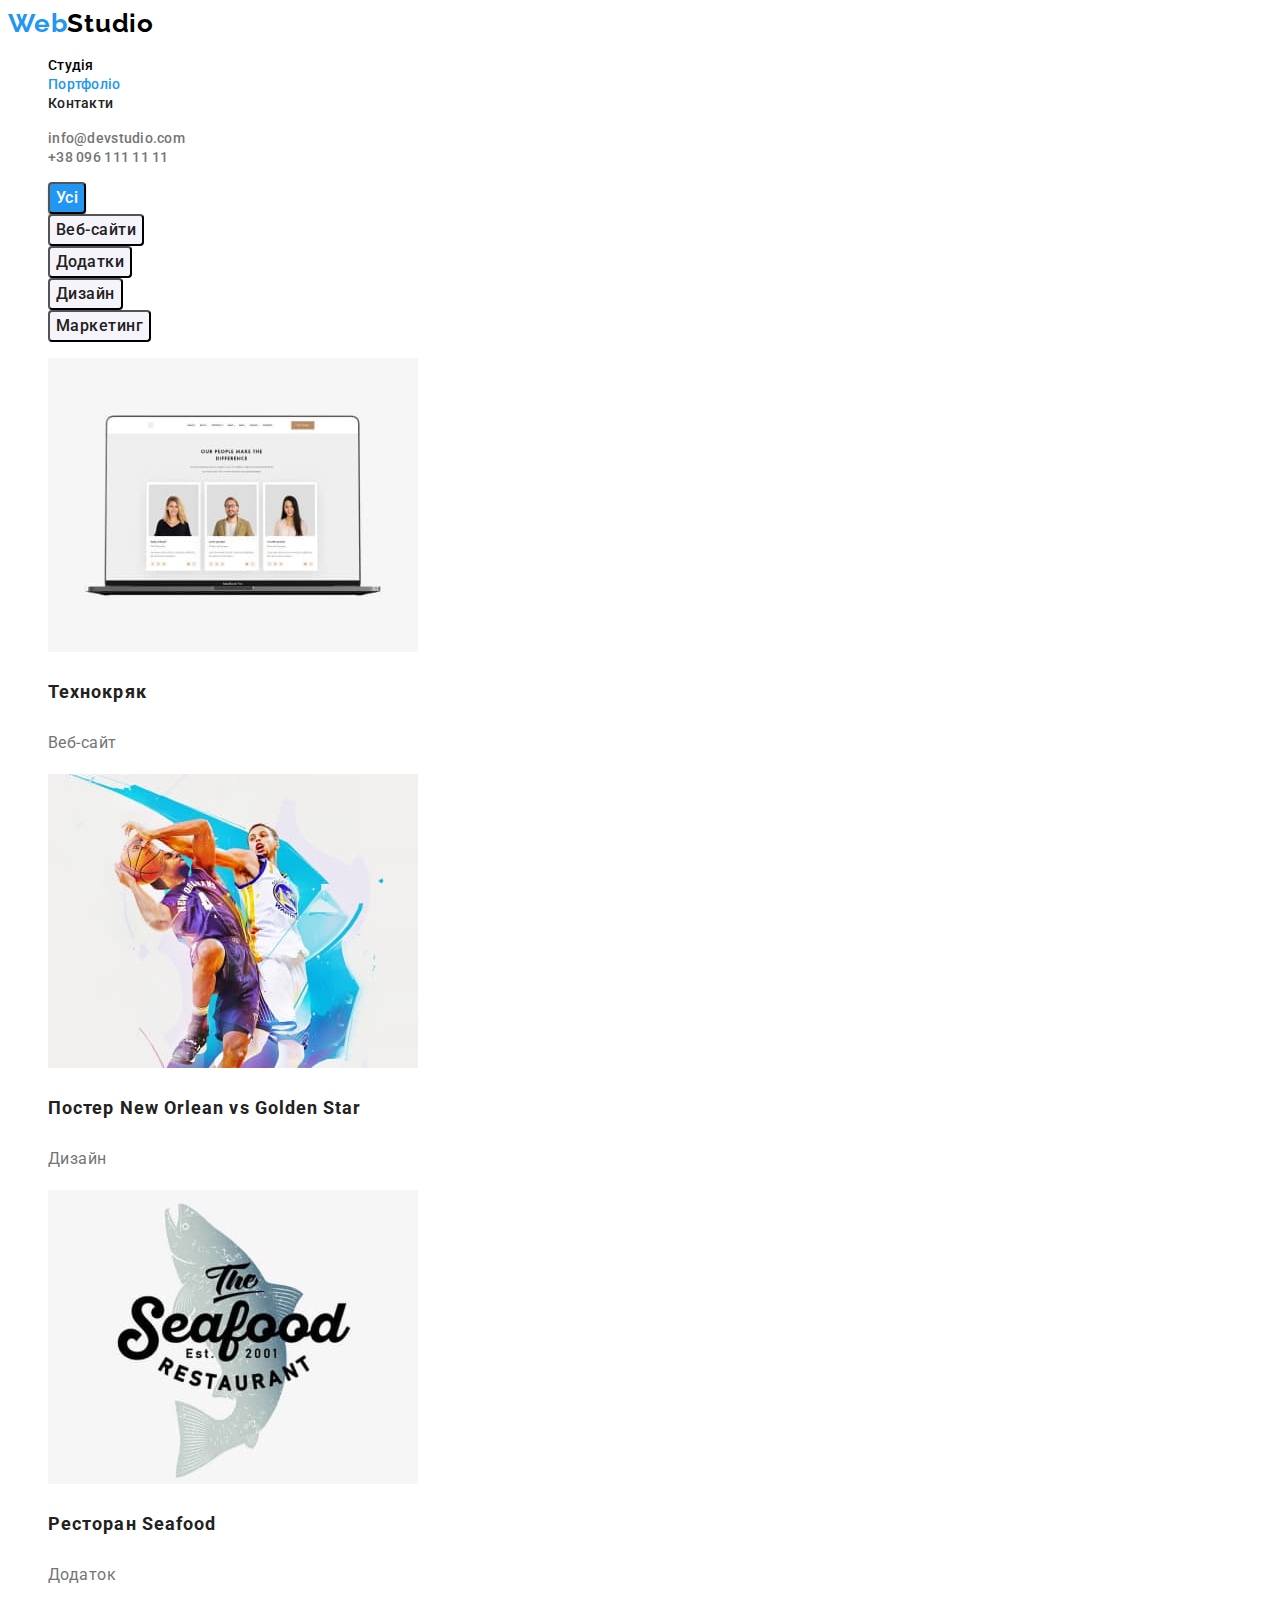
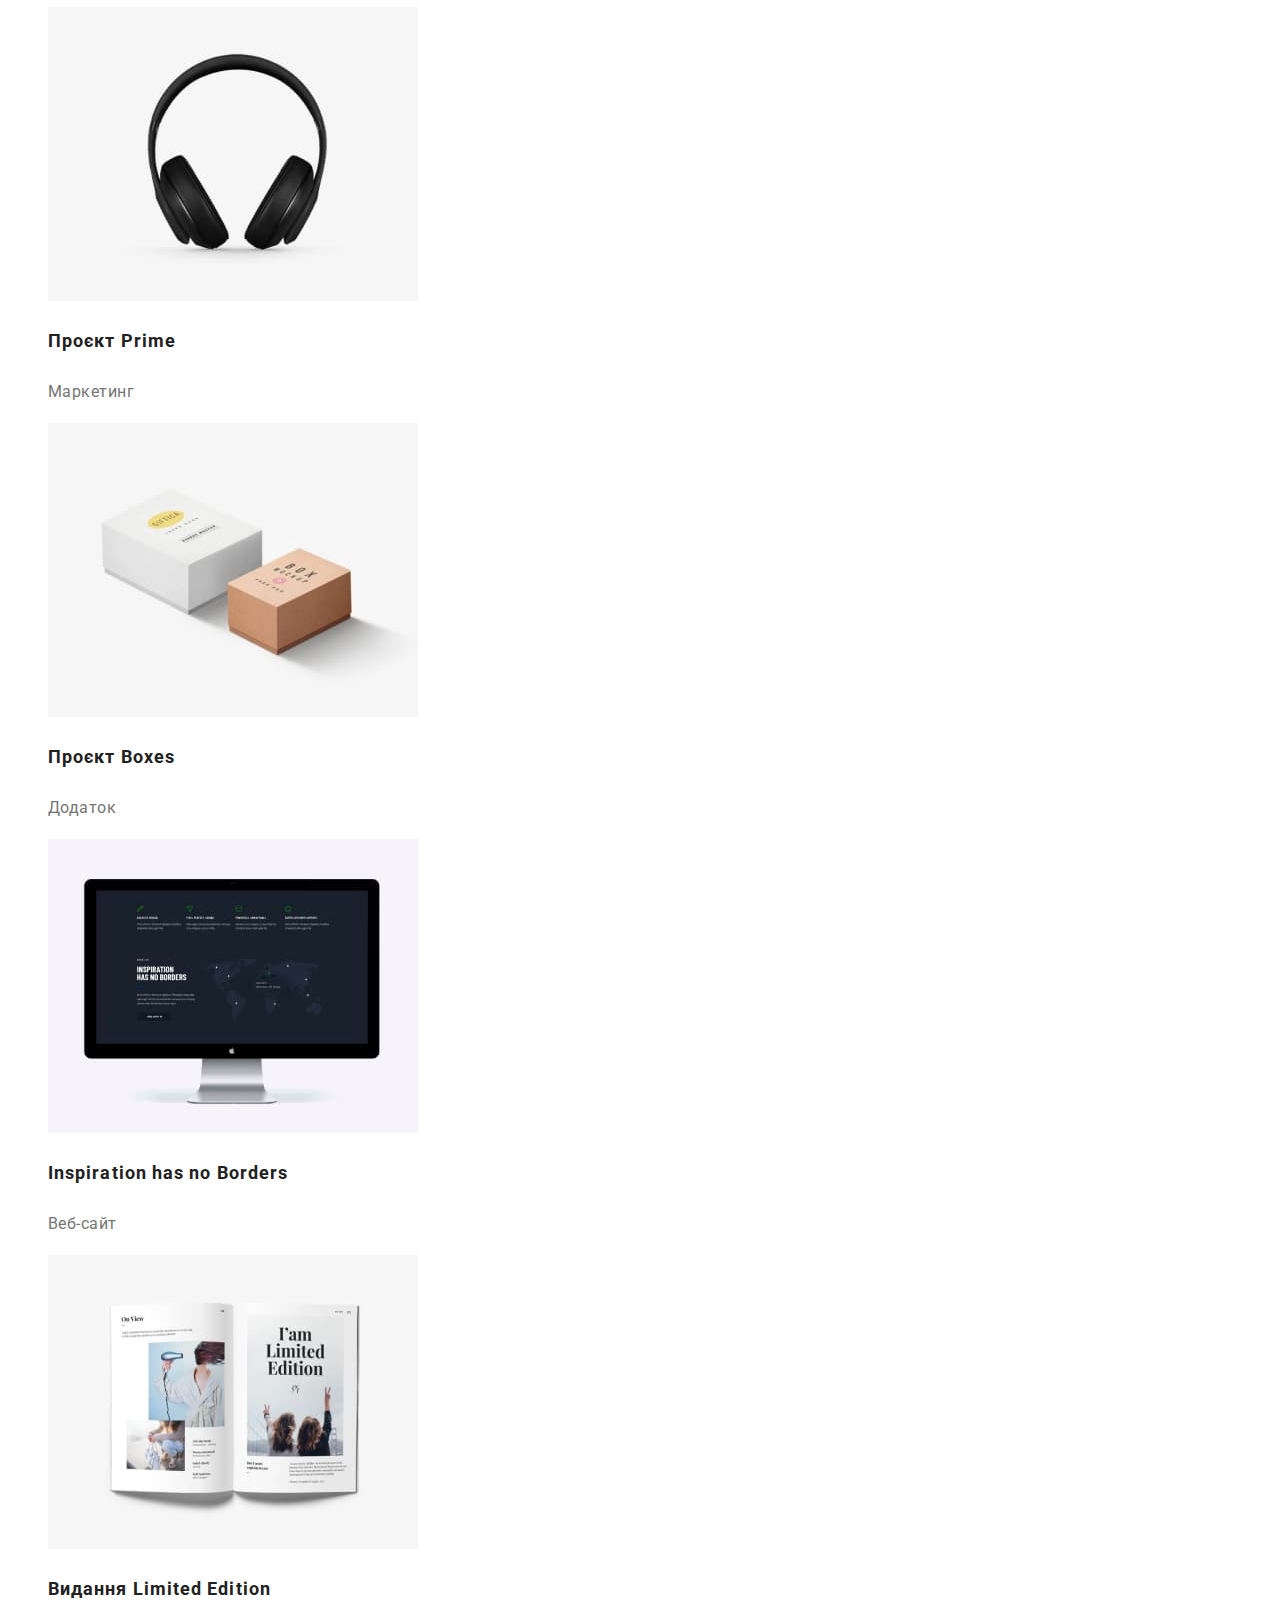
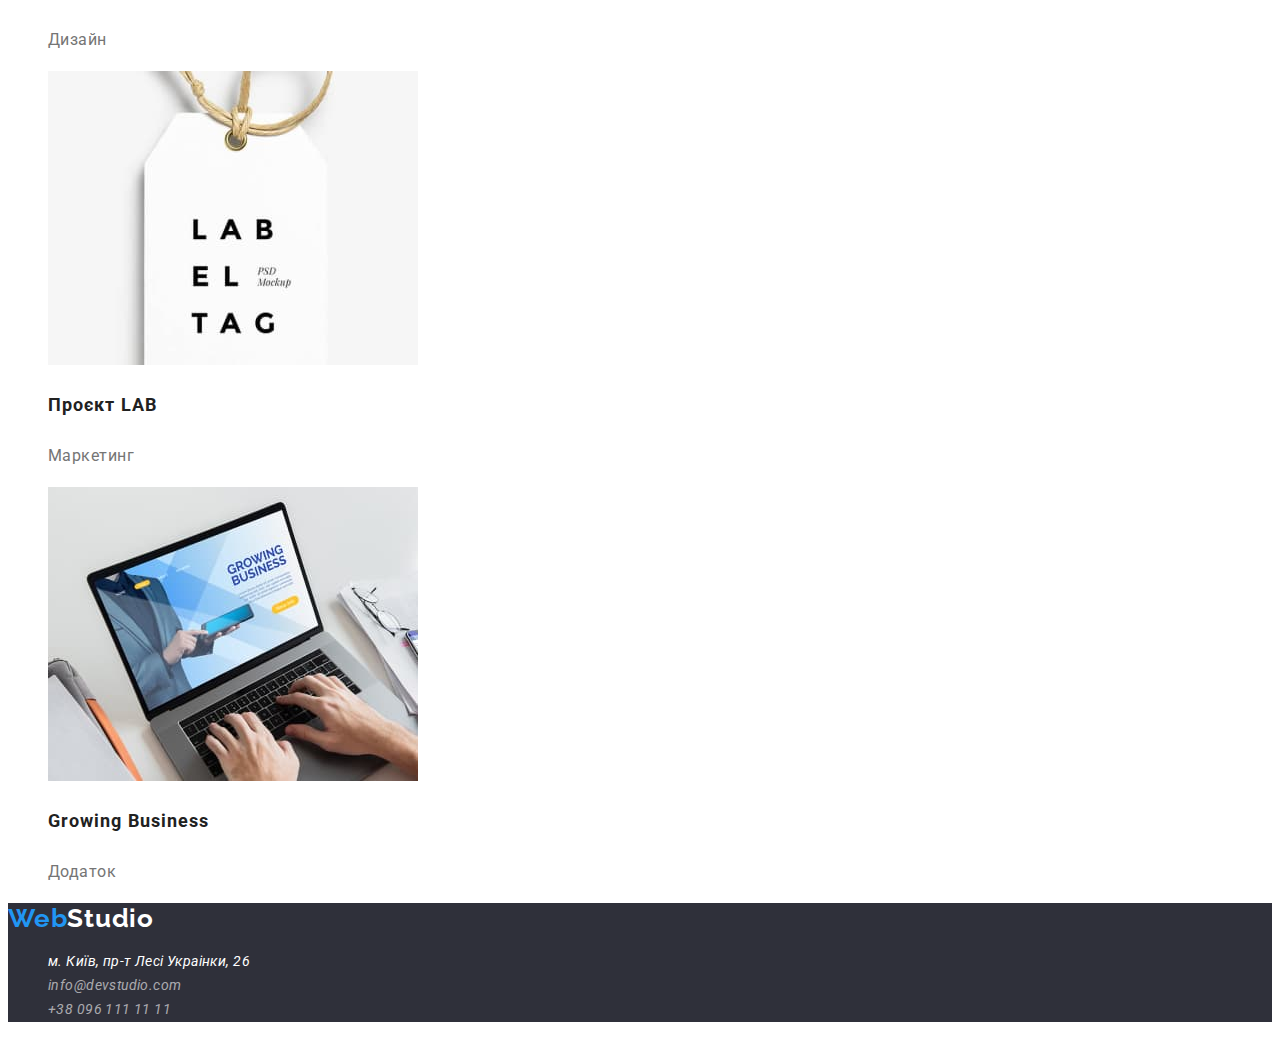
==== portfolio.html @ 067d9cd6 "update" ====
<!DOCTYPE html>
<html lang="uk">
  <head>
    <meta charset="UTF-8" />
    <meta http-equiv="X-UA-Compatible" content="IE=edge" />
    <meta name="viewport" content="width=device-width, initial-scale=1.0" />
    <title>WebStudio</title>
    <link rel="stylesheet" href="./css/styles.css" />
    <link rel="preconnect" href="https://fonts.googleapis.com" />
    <link rel="preconnect" href="https://fonts.gstatic.com" crossorigin />
    <link rel="preconnect" href="https://fonts.googleapis.com" />
    <link rel="preconnect" href="https://fonts.gstatic.com" crossorigin />
    <link
      href="https://fonts.googleapis.com/css2?family=Raleway:wght@700&family=Roboto:wght@400;500;700;900&display=swap"
      rel="stylesheet"
    />
  </head>
  <body class="main">
    <header>
      <nav>
        <a href="./index.html" lang="en" class="title">Web<span class="logo">Studio</span></a>
        <ul>
          <li>
            <a href="./index.html" class="first_link_black">Студія</a>
          </li>
          <li>
            <a href="portfolio.html" class="second_link_blue">Портфоліо</a>
          </li>
          <li>
            <a href="#" class="third_link">Контакти</a>
          </li>
        </ul>
      </nav>
      <ul>
        <li>
          <a href="mailto:info@devstudio.com" lang="en" class="fourth_link">info@devstudio.com</a>
        </li>
        <li>
          <a href="tel:+380961111111" class="fifth_link">+38 096 111 11 11</a>
        </li>
      </ul>
    </header>
    <main>
      <section>
        <h1 class="visually-hidden">Фільтри</h1>
        <ul>
          <li><button type="button" class="button_all">Усі</button></li>
          <li><button type="button" class="button_websites">Веб-сайти</button></li>
          <li><button type="button" class="button_app">Додатки</button></li>
          <li><button type="button" class="button_design">Дизайн</button></li>
          <li><button type="button" class="button_marketing">Маркетинг</button></li>
        </ul>
      </section>
      <section>
        <h2 class="visually-hidden">Проєкти</h2>
        <ul>
          <li>
            <img
              src="images/img-4.jpg"
              alt="на комп'ютері зображений сайт з трьома профілями людей"
              width="370"
              height="294"
            />
            <h3 class="project-title">Технокряк</h3>
            <p class="project-direction">Веб-сайт</p>
          </li>
          <li>
            <img
              src="images/img-5.jpg"
              alt="два чоловіка грають у баскетбол"
              width="370"
              height="294"
            />
            <h3 class="project-title">Постер <span lang="en">New Orlean vs Golden Star</span></h3>
            <p class="project-direction">Дизайн</p>
          </li>
          <li>
            <img
              src="images/img-6.jpg"
              alt="назва ресторану на фоні риби"
              width="370"
              height="294"
            />
            <h3 class="project-title">Ресторан <span lang="en">Seafood</span></h3>
            <p class="project-direction">Додаток</p>
          </li>
          <li>
            <img src="images/img-7.jpg" alt="чорні навушники" width="370" height="294" />
            <h3 class="project-title">Проєкт <span lang="en">Prime</span></h3>
            <p class="project-direction">Маркетинг</p>
          </li>
          <li>
            <img
              src="images/img-8.jpg"
              alt="біла коробка лежить перпендикулярно коричневій"
              width="370"
              height="294"
            />
            <h3 class="project-title">Проєкт <span lang="en">Boxes</span></h3>
            <p class="project-direction">Додаток</p>
          </li>
          <li>
            <img
              src="images/img-9.jpg"
              alt="на комп'ютері зображений сайт на чорному фоні "
              width="370"
              height="294"
            />
            <h3 class="project-title">Inspiration has no Borders</h3>
            <p class="project-direction">Веб-сайт</p>
          </li>
          <li>
            <img src="images/img-10.jpg" alt="розгорнута книга" width="370" height="294" />
            <h3 class="project-title">Видання <span lang="en">Limited Edition</span></h3>
            <p class="project-direction">Дизайн</p>
          </li>
          <li>
            <img src="images/img-11.jpg" alt="бірка з назвою проєкта" width="370" height="294" />
            <h3 class="project-title">Проєкт <span lang="en">LAB</span></h3>
            <p class="project-direction">Маркетинг</p>
          </li>
          <li>
            <img
              src="images/img-12.jpg"
              alt="людина друкує на на ноутбуці"
              width="370"
              height="294"
            />
            <h3 class="project-title" lang="en">Growing Business</h3>
            <p class="project-direction">Додаток</p>
          </li>
        </ul>
      </section>
    </main>
    <footer class="contacts">
      <a href="./index.html" lang="en" class="title">Web<span class="logo-white">Studio</span></a>
      <address>
        <ul>
          <li>
            <a
              href="https://goo.gl/maps/CPtrU1FHBa2aNyZL9"
              target="_blank"
              rel="noopener noreferrer nofollow"
              class="map"
              >м. Київ, пр-т Лесі Украінки, 26</a
            >
          </li>
          <li>
            <a href="mailto:info@devstudio.com" class="mail">info@devstudio.com</a>
          </li>
          <li>
            <a href="tel:+380961111111" class="phone">+38 096 111 11 11</a>
          </li>
        </ul>
      </address>
    </footer>
  </body>
</html>
---- css/styles.css ----
.main{position: relative;
   background: #FFFFFF;
font-family: 'Raleway', sans-serif;
font-family: 'Roboto', sans-serif;}
ul{list-style-type: none;}
li{list-style-type: none;}

.title{font-family: 'Raleway';
    font-weight: 700;
    font-size: 26px;
    line-height: 1.19;
    letter-spacing: 0.03em;
    color: #2196F3;
    text-decoration: none;
}
.logo{color: #000000;}

.first_link{font-family: 'Roboto';
    font-weight: 500;
    font-size: 14px;
    line-height: 1.14;
    letter-spacing: 0.02em;
    color: #2196F3;
    text-decoration: none;
}
.first_link:hover{text-decoration: none;
    color: #2196F3;}

.first_link_black{font-family: 'Roboto';
    font-weight: 500;
    font-size: 14px;
    line-height: 1.14;
    letter-spacing: 0.02em;
    color: #000000;
    text-decoration: none;}
.first_link_black:hover{text-decoration: none;
    color: #2196F3;}

.second_link
{font-family: 'Roboto';
    font-weight: 500;
    font-size: 14px;
    line-height: 1.14;
    letter-spacing: 0.02em;
    color: #212121;
    text-decoration: none;
}

.second_link:hover {
    text-decoration: none;
    color: #2196F3;
}

.second_link_blue{font-family: 'Roboto';
    font-weight: 500;
    font-size: 14px;
    line-height: 1.14;
    letter-spacing: 0.02em;
    color: #2196F3;
    text-decoration: none;}

.second_link_blue:hover {
    text-decoration: none;
    color: #2196F3;
}
 
.third_link{font-family: 'Roboto';
    font-weight: 500;
    font-size: 14px;
    line-height: 1.14;
    letter-spacing: 0.02em;
    color: #212121;
    text-decoration: none;
 }

.third_link:hover {
    text-decoration: none;
    color: #2196F3;
}

.fourth_link{font-family: 'Roboto';
    font-weight: 500;
    font-size: 14px;
    line-height: 1.14;
    letter-spacing: 0.02em;
    color: #757575;
    text-decoration: none;

}

.fourth_link:hover {
    text-decoration: none;
    color: #2196F3;}

.fifth_link{font-family: 'Roboto';
    font-weight: 500;
    font-size: 14px;
    line-height: 1.14;
    letter-spacing: 0.02em;
    color: #757575;
    text-decoration: none;

}

.fifth_link:hover {
    text-decoration: none;
    color: #2196F3;
}


.main-title{font-family: 'Roboto';
    font-weight: 900;
    font-size: 44px;
    line-height: 1.36;
    text-align: center;
    letter-spacing: 0.06em;
    text-transform: uppercase;

    color: #FFFFFF;
background: #2F303A;}

.main-button{background: #2196F3;
    box-shadow: 0px 4px 4px rgba(0, 0, 0, 0.15);
    border-radius: 4px;
    font-family: 'Roboto';
    font-weight: 700;
    font-size: 16px;
    line-height: 1.88;
    display: flex;
    align-items: center;
    text-align: center;
    letter-spacing: 0.06em;
    color: #FFFFFF;
    cursor: pointer
    }
.main-button:hover {
    background: #0d88ec;
}

.main-button:active{background-color:#2196F3;
    color: #FFFFFF;}

.main-section{background-color:#2F303A}
    
.visually-hidden{position: absolute;
    white-space: nowrap;
    width: 1px;
    height: 1px;
    overflow: hidden;
    border: 0;
    padding: 0;
    clip: rect(0 0 0 0);
    clip-path: inset(50%);
    margin: -1px;
}

.benefits-fist ,
.benefits-second ,
.benefits-third ,
.benefits-fourth{font-family: 'Roboto';
    font-weight: 700;
    font-size: 14px;
    line-height: 1.14;
    letter-spacing: 0.03em;
    text-transform: uppercase;

    color: #212121}

.benefits-fist-text ,
.benefits-second-text ,
.benefits-third-text ,
.benefits-fourth-text{font-family: 'Roboto';
    font-weight: 400;
    font-size: 14px;
    line-height: 1.71;
    letter-spacing: 0.03em;
    color: #757575
    }

.heading{font-family: 'Roboto';
    font-weight: 700;
    font-size: 36px;
    line-height: 1.17;
    text-align: center;
    letter-spacing: 0.03em;
    
    color: #212121}

.team{font-family: 'Roboto';
    font-weight: 700;
    font-size: 36px;
    line-height: 1.17;
    text-align: center;
    letter-spacing: 0.03em;
    color: #212121}


.name-card-1,.name-card-2,.name-card-3,.name-card-4{font-family: 'Roboto';
    font-weight: 500;
    font-size: 16px;
    line-height: 1.19;
    letter-spacing: 0.03em;
    color: #212121}

.position-1,.position-2,.position-3,.position-4{font-family: 'Roboto';
    font-weight: 400;
    font-size: 16px;
    line-height: 1.19;
    letter-spacing: 0.03em;
    color: #757575}

.contacts{background: #2F303A;}
.logo-white{color: #FFFFFF}
.map{font-family: 'Roboto';
    font-weight: 400;
    font-size: 14px;
    line-height: 1.71;
    letter-spacing: 0.03em;
    color: #FFFFFF;
    text-decoration: none}
.map:hover {
    text-decoration: none;
    color: #2196F3;
}
.mail{font-family: 'Roboto';
    font-weight: 400;
    font-size: 14px;
    line-height: 1.71;
    letter-spacing: 0.03em;
    color: rgba(255, 255, 255, 0.6);
    text-decoration: none}
.mail:hover {
    text-decoration: none;
    color: #2196F3
}
.phone{font-family: 'Roboto';
    font-weight: 400;
    font-size: 14px;
    line-height: 1.71;
    letter-spacing: 0.03em;
    color: rgba(255, 255, 255, 0.6);
    text-decoration: none}
    .phone:hover {
        text-decoration: none;
        color: #2196F3;
    }
.button_all{background: #2196F3;
    box-shadow: 0px 3px 1px rgba(0, 0, 0, 0.1), 0px 1px 2px rgba(0, 0, 0, 0.08), 0px 2px 2px rgba(0, 0, 0, 0.12);
    border-radius: 4px;
    font-family: 'Roboto';
    font-weight: 500;
    font-size: 16px;
    line-height: 1.63;
    text-align: center;
    letter-spacing: 0.03em;
    color: #FFFFFF;
    cursor: pointer}
.button_all:hover{
        background: #0d88ec;
    }

.button_all:active {
        background-color: #2196F3;
        color: #FFFFFF;
    }
.button_websites{background: #F5F4FA;
    border-radius: 4px;
    font-family: 'Roboto';
    font-weight: 500;
    font-size: 16px;
    line-height: 1.63;
    text-align: center;
    letter-spacing: 0.03em;
    color: #212121;
    cursor: pointer}
.button_websites:hover {
    background: #0d88ec;
}
.button_websites:active {
    background-color: #2196F3;
    color: #FFFFFF;
}
.button_app{background: #F5F4FA;
    border-radius: 4px;
    font-family: 'Roboto';
    font-weight: 500;
    font-size: 16px;
    line-height: 1.63;
    text-align: center;
    letter-spacing: 0.03em;
    color: #212121;
    cursor: pointer
}

.button_app:hover {
    background: #0d88ec;
}

.button_app:active {
    background-color: #2196F3;
    color: #FFFFFF;
}

.button_design{
    background: #F5F4FA;
    border-radius: 4px;
    font-family: 'Roboto';
    font-weight: 500;
    font-size: 16px;
    line-height: 1.63;
    text-align: center;
    letter-spacing: 0.03em;
    color: #212121;
    cursor: pointer
    }

.button_design:hover {
     background: #0d88ec;
    }

.button_design:active {
     background-color: #2196F3;
    color: #FFFFFF;
    }

.button_marketing{
    background: #F5F4FA;
    border-radius: 4px;
    font-family: 'Roboto';
    font-weight: 500;
    font-size: 16px;
    line-height: 1.63;
    text-align: center;
    letter-spacing: 0.03em;
    color: #212121;
    cursor: pointer
    }

.button_marketing:hover {
    background: #0d88ec;
    }

.button_marketing:active {
    background-color: #2196F3;
    color: #FFFFFF;
}
.project-title{font-family: 'Roboto';
    font-weight: 700;
    font-size: 18px;
    line-height: 2;
    letter-spacing: 0.06em;
    color: #212121;}
.project-direction{font-family: 'Roboto';
    font-weight: 400;
    font-size: 16px;
    line-height: 1.88;
    letter-spacing: 0.03em;
    color: #757575;}
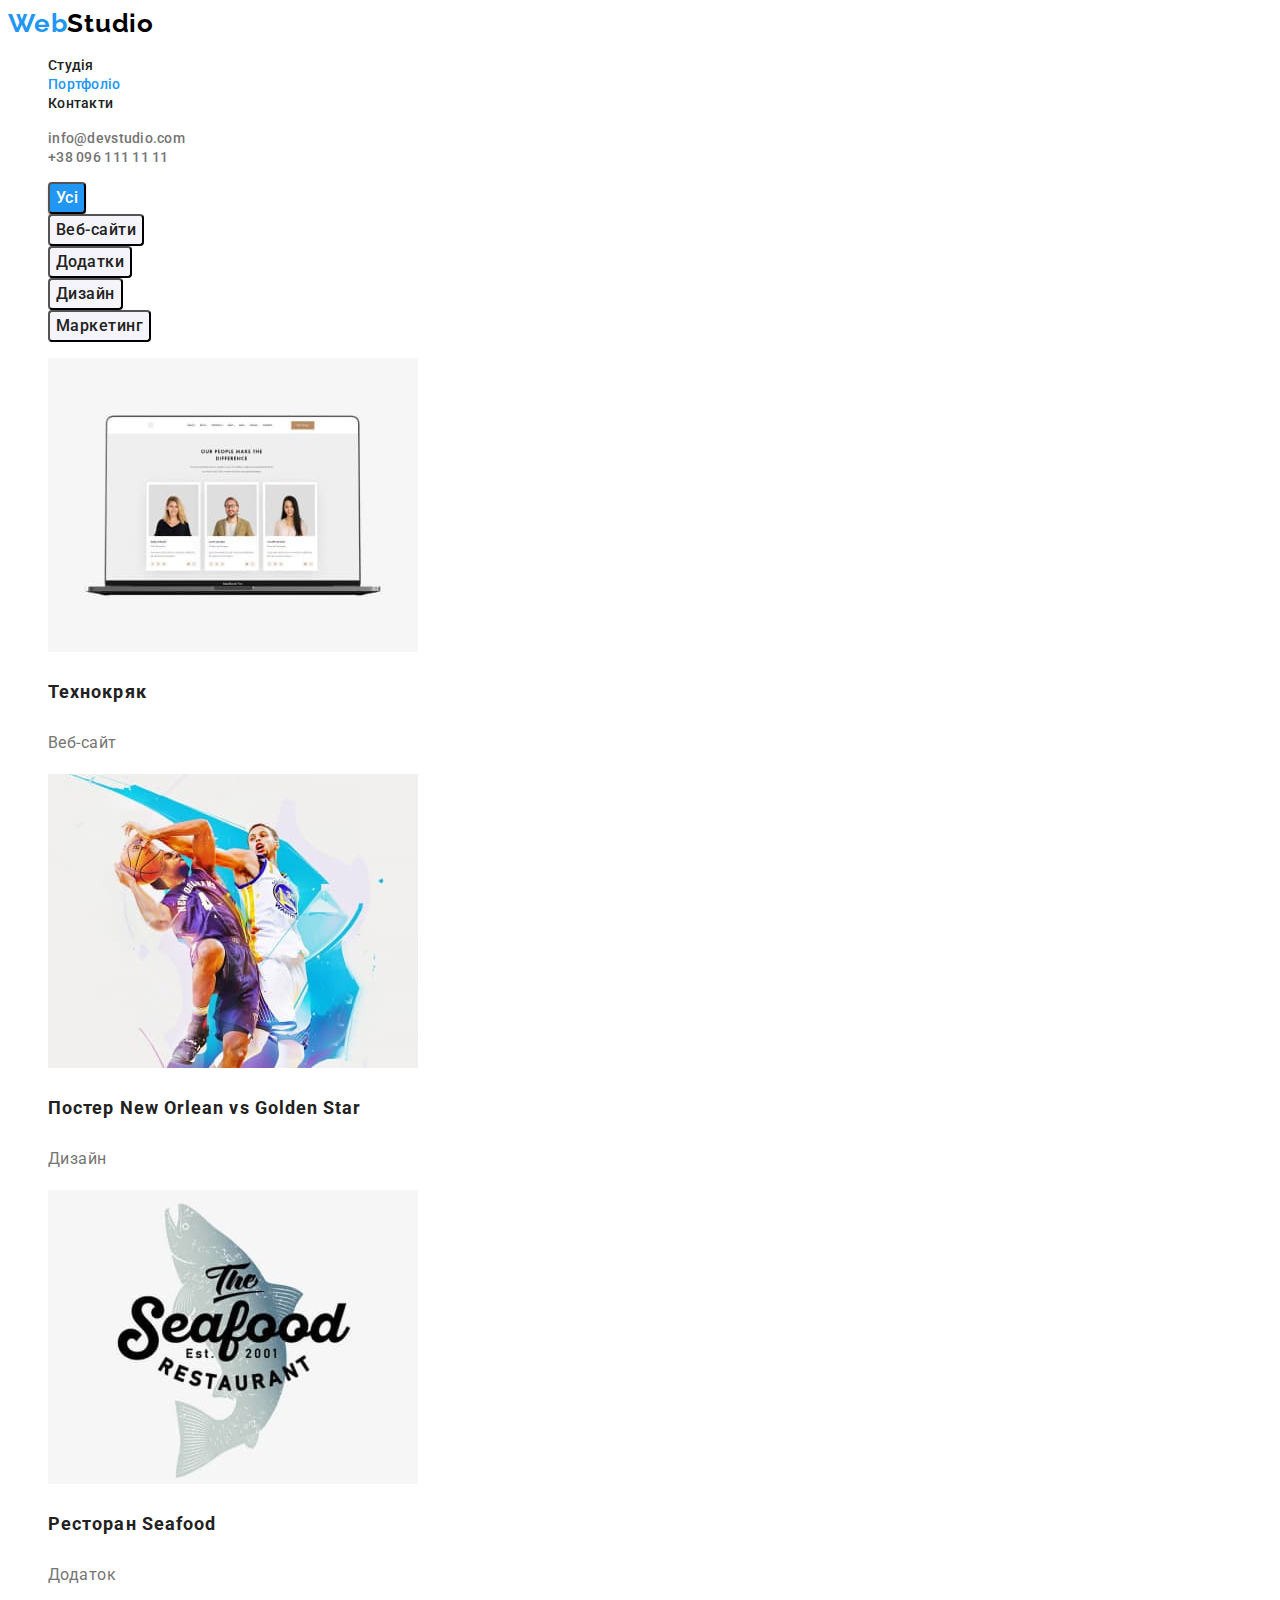
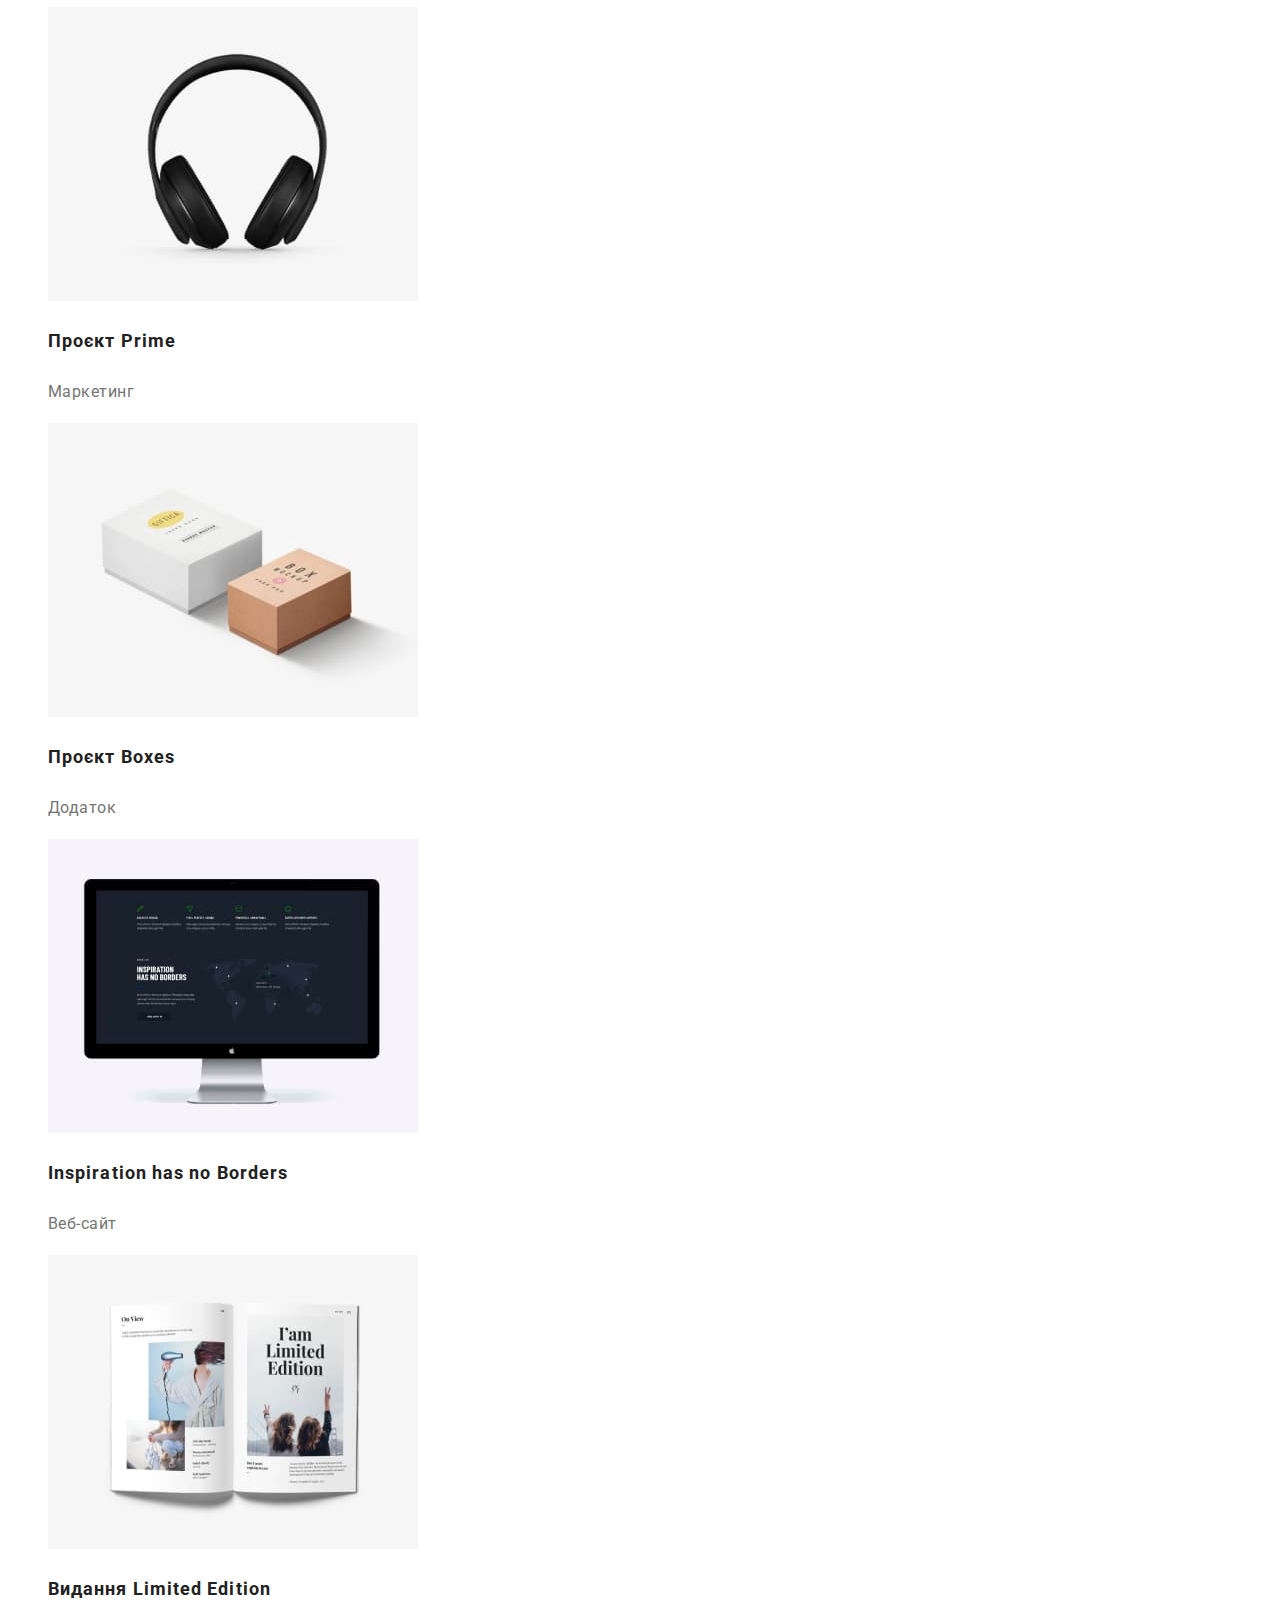
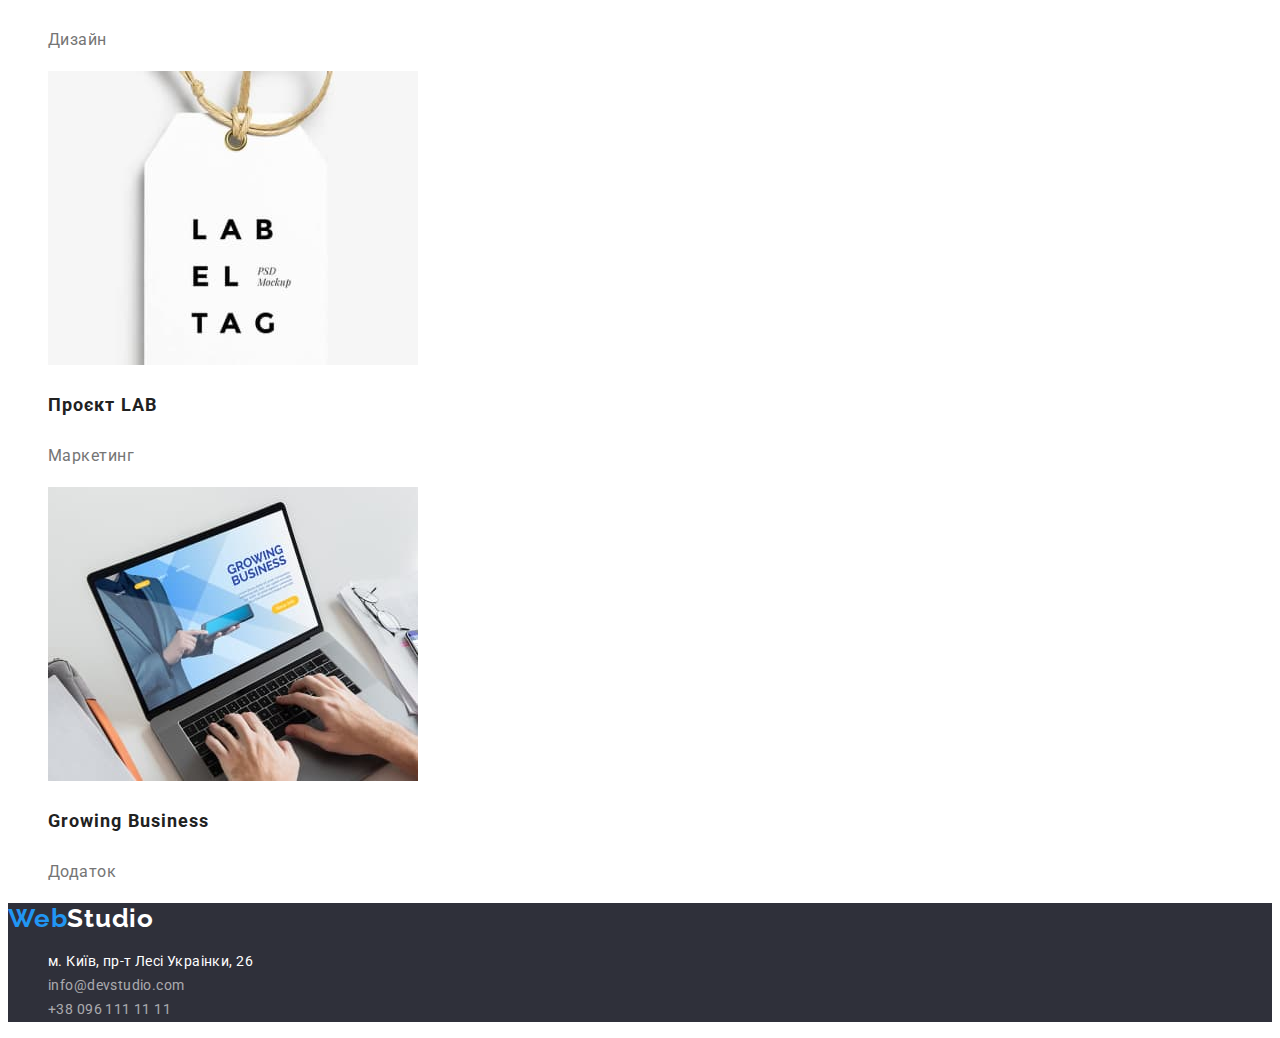
==== commit e94bdeff: "udate" ====
--- a/portfolio.html
+++ b/portfolio.html
@@ -15,28 +15,28 @@
       rel="stylesheet"
     />
   </head>
-  <body class="main">
+  <body>
     <header>
       <nav>
         <a href="./index.html" lang="en" class="title">Web<span class="logo">Studio</span></a>
-        <ul>
+        <ul class="links">
           <li>
-            <a href="./index.html" class="first_link_black">Студія</a>
+            <a href="./index.html" class="link">Студія</a>
           </li>
           <li>
-            <a href="portfolio.html" class="second_link_blue">Портфоліо</a>
+            <a href="portfolio.html" class="portfolio-link">Портфоліо</a>
           </li>
           <li>
-            <a href="#" class="third_link">Контакти</a>
+            <a href="#" class="link">Контакти</a>
           </li>
         </ul>
       </nav>
       <ul>
         <li>
-          <a href="mailto:info@devstudio.com" lang="en" class="fourth_link">info@devstudio.com</a>
+          <a href="mailto:info@devstudio.com" lang="en" class="mail-link">info@devstudio.com</a>
         </li>
         <li>
-          <a href="tel:+380961111111" class="fifth_link">+38 096 111 11 11</a>
+          <a href="tel:+380961111111" class="phone-link">+38 096 111 11 11</a>
         </li>
       </ul>
     </header>
@@ -44,97 +44,112 @@
       <section>
         <h1 class="visually-hidden">Фільтри</h1>
         <ul>
-          <li><button type="button" class="button_all">Усі</button></li>
-          <li><button type="button" class="button_websites">Веб-сайти</button></li>
-          <li><button type="button" class="button_app">Додатки</button></li>
-          <li><button type="button" class="button_design">Дизайн</button></li>
-          <li><button type="button" class="button_marketing">Маркетинг</button></li>
+          <li><button type="button" class="button primary">Усі</button></li>
+          <li><button type="button" class="button">Веб-сайти</button></li>
+          <li><button type="button" class="button">Додатки</button></li>
+          <li><button type="button" class="button">Дизайн</button></li>
+          <li><button type="button" class="button">Маркетинг</button></li>
         </ul>
-      </section>
-      <section>
-        <h2 class="visually-hidden">Проєкти</h2>
         <ul>
           <li>
-            <img
-              src="images/img-4.jpg"
-              alt="на комп'ютері зображений сайт з трьома профілями людей"
-              width="370"
-              height="294"
-            />
-            <h3 class="project-title">Технокряк</h3>
-            <p class="project-direction">Веб-сайт</p>
+            <a href="" class="filter">
+              <img
+                src="images/img-4.jpg"
+                alt="на комп'ютері зображений сайт з трьома профілями людей"
+                width="370"
+                height="294"
+              />
+              <h3 class="project-title">Технокряк</h3>
+              <p class="project-direction">Веб-сайт</p>
+            </a>
           </li>
           <li>
-            <img
-              src="images/img-5.jpg"
-              alt="два чоловіка грають у баскетбол"
-              width="370"
-              height="294"
-            />
-            <h3 class="project-title">Постер <span lang="en">New Orlean vs Golden Star</span></h3>
-            <p class="project-direction">Дизайн</p>
+            <a href="" class="filter">
+              <img
+                src="images/img-5.jpg"
+                alt="два чоловіка грають у баскетбол"
+                width="370"
+                height="294"
+              />
+              <h3 class="project-title">Постер <span lang="en">New Orlean vs Golden Star</span></h3>
+              <p class="project-direction">Дизайн</p>
+            </a>
           </li>
           <li>
-            <img
-              src="images/img-6.jpg"
-              alt="назва ресторану на фоні риби"
-              width="370"
-              height="294"
-            />
-            <h3 class="project-title">Ресторан <span lang="en">Seafood</span></h3>
-            <p class="project-direction">Додаток</p>
+            <a href="" class="filter">
+              <img
+                src="images/img-6.jpg"
+                alt="назва ресторану на фоні риби"
+                width="370"
+                height="294"
+              />
+              <h3 class="project-title">Ресторан <span lang="en">Seafood</span></h3>
+              <p class="project-direction">Додаток</p>
+            </a>
           </li>
           <li>
-            <img src="images/img-7.jpg" alt="чорні навушники" width="370" height="294" />
-            <h3 class="project-title">Проєкт <span lang="en">Prime</span></h3>
-            <p class="project-direction">Маркетинг</p>
+            <a href="" class="filter">
+              <img src="images/img-7.jpg" alt="чорні навушники" width="370" height="294" />
+              <h3 class="project-title">Проєкт <span lang="en">Prime</span></h3>
+              <p class="project-direction">Маркетинг</p>
+            </a>
           </li>
           <li>
-            <img
-              src="images/img-8.jpg"
-              alt="біла коробка лежить перпендикулярно коричневій"
-              width="370"
-              height="294"
-            />
-            <h3 class="project-title">Проєкт <span lang="en">Boxes</span></h3>
-            <p class="project-direction">Додаток</p>
+            <a href="" class="filter">
+              <img
+                src="images/img-8.jpg"
+                alt="біла коробка лежить перпендикулярно коричневій"
+                width="370"
+                height="294"
+              />
+              <h3 class="project-title">Проєкт <span lang="en">Boxes</span></h3>
+              <p class="project-direction">Додаток</p>
+            </a>
           </li>
           <li>
-            <img
-              src="images/img-9.jpg"
-              alt="на комп'ютері зображений сайт на чорному фоні "
-              width="370"
-              height="294"
-            />
-            <h3 class="project-title">Inspiration has no Borders</h3>
-            <p class="project-direction">Веб-сайт</p>
+            <a href="" class="filter">
+              <img
+                src="images/img-9.jpg"
+                alt="на комп'ютері зображений сайт на чорному фоні "
+                width="370"
+                height="294"
+              />
+              <h3 class="project-title">Inspiration has no Borders</h3>
+              <p class="project-direction">Веб-сайт</p>
+            </a>
           </li>
           <li>
-            <img src="images/img-10.jpg" alt="розгорнута книга" width="370" height="294" />
-            <h3 class="project-title">Видання <span lang="en">Limited Edition</span></h3>
-            <p class="project-direction">Дизайн</p>
+            <a href="" class="filter">
+              <img src="images/img-10.jpg" alt="розгорнута книга" width="370" height="294" />
+              <h3 class="project-title">Видання <span lang="en">Limited Edition</span></h3>
+              <p class="project-direction">Дизайн</p>
+            </a>
           </li>
           <li>
-            <img src="images/img-11.jpg" alt="бірка з назвою проєкта" width="370" height="294" />
-            <h3 class="project-title">Проєкт <span lang="en">LAB</span></h3>
-            <p class="project-direction">Маркетинг</p>
+            <a href="" class="filter">
+              <img src="images/img-11.jpg" alt="бірка з назвою проєкта" width="370" height="294" />
+              <h3 class="project-title">Проєкт <span lang="en">LAB</span></h3>
+              <p class="project-direction">Маркетинг</p>
+            </a>
           </li>
           <li>
-            <img
-              src="images/img-12.jpg"
-              alt="людина друкує на на ноутбуці"
-              width="370"
-              height="294"
-            />
-            <h3 class="project-title" lang="en">Growing Business</h3>
-            <p class="project-direction">Додаток</p>
+            <a href="" class="filter">
+              <img
+                src="images/img-12.jpg"
+                alt="людина друкує на на ноутбуці"
+                width="370"
+                height="294"
+              />
+              <h3 class="project-title" lang="en">Growing Business</h3>
+              <p class="project-direction">Додаток</p>
+            </a>
           </li>
         </ul>
       </section>
     </main>
     <footer class="contacts">
       <a href="./index.html" lang="en" class="title">Web<span class="logo-white">Studio</span></a>
-      <address>
+      <address class="address-footer">
         <ul>
           <li>
             <a
--- a/css/styles.css
+++ b/css/styles.css
@@ -1,358 +1,298 @@
-.main{position: relative;
-   background: #FFFFFF;
-font-family: 'Raleway', sans-serif;
-font-family: 'Roboto', sans-serif;}
-ul{list-style-type: none;}
-li{list-style-type: none;}
-
-.title{font-family: 'Raleway';
-    font-weight: 700;
-    font-size: 26px;
-    line-height: 1.19;
-    letter-spacing: 0.03em;
-    color: #2196F3;
-    text-decoration: none;
-}
-.logo{color: #000000;}
-
-.first_link{font-family: 'Roboto';
-    font-weight: 500;
-    font-size: 14px;
-    line-height: 1.14;
-    letter-spacing: 0.02em;
-    color: #2196F3;
-    text-decoration: none;
-}
-.first_link:hover{text-decoration: none;
-    color: #2196F3;}
-
-.first_link_black{font-family: 'Roboto';
-    font-weight: 500;
-    font-size: 14px;
-    line-height: 1.14;
-    letter-spacing: 0.02em;
-    color: #000000;
-    text-decoration: none;}
-.first_link_black:hover{text-decoration: none;
-    color: #2196F3;}
-
-.second_link
-{font-family: 'Roboto';
-    font-weight: 500;
-    font-size: 14px;
-    line-height: 1.14;
-    letter-spacing: 0.02em;
-    color: #212121;
-    text-decoration: none;
-}
-
-.second_link:hover {
-    text-decoration: none;
-    color: #2196F3;
-}
-
-.second_link_blue{font-family: 'Roboto';
-    font-weight: 500;
-    font-size: 14px;
-    line-height: 1.14;
-    letter-spacing: 0.02em;
-    color: #2196F3;
-    text-decoration: none;}
-
-.second_link_blue:hover {
-    text-decoration: none;
-    color: #2196F3;
-}
- 
-.third_link{font-family: 'Roboto';
-    font-weight: 500;
-    font-size: 14px;
-    line-height: 1.14;
-    letter-spacing: 0.02em;
-    color: #212121;
-    text-decoration: none;
- }
-
-.third_link:hover {
-    text-decoration: none;
-    color: #2196F3;
-}
-
-.fourth_link{font-family: 'Roboto';
-    font-weight: 500;
-    font-size: 14px;
-    line-height: 1.14;
-    letter-spacing: 0.02em;
-    color: #757575;
-    text-decoration: none;
-
-}
-
-.fourth_link:hover {
-    text-decoration: none;
-    color: #2196F3;}
-
-.fifth_link{font-family: 'Roboto';
-    font-weight: 500;
-    font-size: 14px;
-    line-height: 1.14;
-    letter-spacing: 0.02em;
-    color: #757575;
-    text-decoration: none;
-
-}
-
-.fifth_link:hover {
-    text-decoration: none;
-    color: #2196F3;
-}
-
-
-.main-title{font-family: 'Roboto';
-    font-weight: 900;
-    font-size: 44px;
-    line-height: 1.36;
-    text-align: center;
-    letter-spacing: 0.06em;
-    text-transform: uppercase;
-
-    color: #FFFFFF;
-background: #2F303A;}
-
-.main-button{background: #2196F3;
-    box-shadow: 0px 4px 4px rgba(0, 0, 0, 0.15);
-    border-radius: 4px;
-    font-family: 'Roboto';
-    font-weight: 700;
-    font-size: 16px;
-    line-height: 1.88;
-    display: flex;
-    align-items: center;
-    text-align: center;
-    letter-spacing: 0.06em;
-    color: #FFFFFF;
-    cursor: pointer
-    }
-.main-button:hover {
-    background: #0d88ec;
-}
-
-.main-button:active{background-color:#2196F3;
-    color: #FFFFFF;}
-
-.main-section{background-color:#2F303A}
-    
-.visually-hidden{position: absolute;
-    white-space: nowrap;
-    width: 1px;
-    height: 1px;
-    overflow: hidden;
-    border: 0;
-    padding: 0;
-    clip: rect(0 0 0 0);
-    clip-path: inset(50%);
-    margin: -1px;
-}
-
-.benefits-fist ,
-.benefits-second ,
-.benefits-third ,
-.benefits-fourth{font-family: 'Roboto';
-    font-weight: 700;
-    font-size: 14px;
-    line-height: 1.14;
-    letter-spacing: 0.03em;
-    text-transform: uppercase;
-
-    color: #212121}
-
-.benefits-fist-text ,
-.benefits-second-text ,
-.benefits-third-text ,
-.benefits-fourth-text{font-family: 'Roboto';
-    font-weight: 400;
-    font-size: 14px;
-    line-height: 1.71;
-    letter-spacing: 0.03em;
-    color: #757575
-    }
-
-.heading{font-family: 'Roboto';
-    font-weight: 700;
-    font-size: 36px;
-    line-height: 1.17;
-    text-align: center;
-    letter-spacing: 0.03em;
-    
-    color: #212121}
-
-.team{font-family: 'Roboto';
-    font-weight: 700;
-    font-size: 36px;
-    line-height: 1.17;
-    text-align: center;
-    letter-spacing: 0.03em;
-    color: #212121}
-
-
-.name-card-1,.name-card-2,.name-card-3,.name-card-4{font-family: 'Roboto';
-    font-weight: 500;
-    font-size: 16px;
-    line-height: 1.19;
-    letter-spacing: 0.03em;
-    color: #212121}
-
-.position-1,.position-2,.position-3,.position-4{font-family: 'Roboto';
-    font-weight: 400;
-    font-size: 16px;
-    line-height: 1.19;
-    letter-spacing: 0.03em;
-    color: #757575}
-
-.contacts{background: #2F303A;}
-.logo-white{color: #FFFFFF}
-.map{font-family: 'Roboto';
-    font-weight: 400;
-    font-size: 14px;
-    line-height: 1.71;
-    letter-spacing: 0.03em;
-    color: #FFFFFF;
-    text-decoration: none}
-.map:hover {
-    text-decoration: none;
-    color: #2196F3;
-}
-.mail{font-family: 'Roboto';
-    font-weight: 400;
-    font-size: 14px;
-    line-height: 1.71;
-    letter-spacing: 0.03em;
-    color: rgba(255, 255, 255, 0.6);
-    text-decoration: none}
-.mail:hover {
-    text-decoration: none;
-    color: #2196F3
-}
-.phone{font-family: 'Roboto';
-    font-weight: 400;
-    font-size: 14px;
-    line-height: 1.71;
-    letter-spacing: 0.03em;
-    color: rgba(255, 255, 255, 0.6);
-    text-decoration: none}
-    .phone:hover {
-        text-decoration: none;
-        color: #2196F3;
-    }
-.button_all{background: #2196F3;
-    box-shadow: 0px 3px 1px rgba(0, 0, 0, 0.1), 0px 1px 2px rgba(0, 0, 0, 0.08), 0px 2px 2px rgba(0, 0, 0, 0.12);
-    border-radius: 4px;
-    font-family: 'Roboto';
-    font-weight: 500;
-    font-size: 16px;
-    line-height: 1.63;
-    text-align: center;
-    letter-spacing: 0.03em;
-    color: #FFFFFF;
-    cursor: pointer}
-.button_all:hover{
-        background: #0d88ec;
-    }
-
-.button_all:active {
-        background-color: #2196F3;
-        color: #FFFFFF;
-    }
-.button_websites{background: #F5F4FA;
-    border-radius: 4px;
-    font-family: 'Roboto';
-    font-weight: 500;
-    font-size: 16px;
-    line-height: 1.63;
-    text-align: center;
-    letter-spacing: 0.03em;
-    color: #212121;
-    cursor: pointer}
-.button_websites:hover {
-    background: #0d88ec;
-}
-.button_websites:active {
-    background-color: #2196F3;
-    color: #FFFFFF;
-}
-.button_app{background: #F5F4FA;
-    border-radius: 4px;
-    font-family: 'Roboto';
-    font-weight: 500;
-    font-size: 16px;
-    line-height: 1.63;
-    text-align: center;
-    letter-spacing: 0.03em;
-    color: #212121;
-    cursor: pointer
-}
-
-.button_app:hover {
-    background: #0d88ec;
-}
-
-.button_app:active {
-    background-color: #2196F3;
-    color: #FFFFFF;
-}
-
-.button_design{
-    background: #F5F4FA;
-    border-radius: 4px;
-    font-family: 'Roboto';
-    font-weight: 500;
-    font-size: 16px;
-    line-height: 1.63;
-    text-align: center;
-    letter-spacing: 0.03em;
-    color: #212121;
-    cursor: pointer
-    }
-
-.button_design:hover {
-     background: #0d88ec;
-    }
-
-.button_design:active {
-     background-color: #2196F3;
-    color: #FFFFFF;
-    }
-
-.button_marketing{
-    background: #F5F4FA;
-    border-radius: 4px;
-    font-family: 'Roboto';
-    font-weight: 500;
-    font-size: 16px;
-    line-height: 1.63;
-    text-align: center;
-    letter-spacing: 0.03em;
-    color: #212121;
-    cursor: pointer
-    }
-
-.button_marketing:hover {
-    background: #0d88ec;
-    }
-
-.button_marketing:active {
-    background-color: #2196F3;
-    color: #FFFFFF;
-}
-.project-title{font-family: 'Roboto';
-    font-weight: 700;
-    font-size: 18px;
-    line-height: 2;
-    letter-spacing: 0.06em;
-    color: #212121;}
-.project-direction{font-family: 'Roboto';
-    font-weight: 400;
-    font-size: 16px;
-    line-height: 1.88;
-    letter-spacing: 0.03em;
-    color: #757575;}+:root {
+  --primary-text-color: #757575;
+  --title-text-color: #212121;
+  --accent-color: #2196f3;
+  --focus-text-color: #ffffff;
+  --logo-text-color: #000000;
+  --link-text-color: rgba(255, 255, 255, 0.6);
+}
+body {
+  background: #ffffff;
+  font-family: 'Roboto', sans-serif;
+  color: var(--primary-text-color);
+}
+ul {
+  list-style: none;
+}
+
+.title {
+  font-family: 'Raleway', sans-serif;
+  font-weight: 700;
+  font-size: 26px;
+  line-height: 1.19;
+  letter-spacing: 0.03em;
+  color: var(--accent-color);
+  text-decoration: none;
+}
+.logo {
+  color: var(--logo-text-color);
+}
+.links a {
+  font-weight: 500;
+  font-size: 14px;
+  line-height: 1.14;
+  letter-spacing: 0.02em;
+  color: var(--title-text-color);
+  text-decoration: none;
+}
+.links .studio-link {
+  color: var(--accent-color);
+}
+.links .portfolio-link {
+  color: var(--accent-color);
+}
+
+.links .link:hover,
+.links .link:focus {
+  text-decoration: none;
+  color: var(--accent-color);
+}
+
+.mail-link {
+  font-weight: 500;
+  font-size: 14px;
+  line-height: 1.14;
+  letter-spacing: 0.02em;
+  color: var(--primary-text-color);
+  text-decoration: none;
+}
+
+.mail-link:hover,
+.mail-link:focus {
+  text-decoration: none;
+  color: var(--accent-color);
+}
+
+.phone-link {
+  font-weight: 500;
+  font-size: 14px;
+  line-height: 1.14;
+  letter-spacing: 0.02em;
+  color: var(--primary-text-color);
+  text-decoration: none;
+}
+
+.phone-link:hover,
+.phone-link:focus {
+  text-decoration: none;
+  color: var(--accent-color);
+}
+
+.main-title {
+  font-weight: 900;
+  font-size: 44px;
+  line-height: 1.36;
+  text-align: center;
+  letter-spacing: 0.06em;
+  text-transform: uppercase;
+
+  color: var(--focus-text-color);
+  background: #2f303a;
+}
+
+.main-button {
+  background: #2196f3;
+  box-shadow: 0px 4px 4px rgba(0, 0, 0, 0.15);
+  border-radius: 4px;
+  font-family: inherit;
+  font-weight: 700;
+  font-size: 16px;
+  line-height: 1.88;
+  display: flex;
+  align-items: center;
+  text-align: center;
+  letter-spacing: 0.06em;
+  color: var(--focus-text-color);
+  cursor: pointer;
+}
+.main-button:hover,
+.main-button:focus {
+  background: #2196f3;
+}
+.main-button:active {
+  background-color: #0d88ec;
+}
+.main-section {
+  background-color: #2f303a;
+}
+
+.visually-hidden {
+  position: absolute;
+  white-space: nowrap;
+  width: 1px;
+  height: 1px;
+  overflow: hidden;
+  border: 0;
+  padding: 0;
+  clip: rect(0 0 0 0);
+  clip-path: inset(50%);
+  margin: -1px;
+}
+
+.benefits {
+  font-weight: 700;
+  font-size: 14px;
+  line-height: 1.14;
+  letter-spacing: 0.03em;
+  text-transform: uppercase;
+
+  color: var(--title-text-color);
+}
+
+.benefits-text {
+  font-weight: 400;
+  font-size: 14px;
+  line-height: 1.71;
+  letter-spacing: 0.03em;
+  color: var(--primary-text-color);
+}
+
+.heading {
+  font-weight: 700;
+  font-size: 36px;
+  line-height: 1.17;
+  text-align: center;
+  letter-spacing: 0.03em;
+
+  color: var(--title-text-color);
+}
+
+.employees {
+  background-color: #f5f4fa;
+}
+.employees li {
+  background-color: #ffffff;
+}
+
+.team {
+  font-weight: 700;
+  font-size: 36px;
+  line-height: 1.17;
+  text-align: center;
+  letter-spacing: 0.03em;
+  color: var(--title-text-color);
+}
+.name-card {
+  font-weight: 500;
+  font-size: 16px;
+  line-height: 1.19;
+  letter-spacing: 0.03em;
+  color: var(--title-text-color);
+}
+
+.position {
+  font-weight: 400;
+  font-size: 16px;
+  line-height: 1.19;
+  letter-spacing: 0.03em;
+  color: var(--primary-text-color);
+}
+
+.contacts {
+  background: #2f303a;
+}
+
+.logo-white {
+  color: var(--focus-text-color);
+}
+.map {
+  font-weight: 400;
+  font-size: 14px;
+  line-height: 1.71;
+  letter-spacing: 0.03em;
+  color: var(--focus-text-color);
+  text-decoration: none;
+}
+.map:hover,
+.map:focus {
+  text-decoration: none;
+  color: var(--accent-color);
+}
+.mail {
+  font-weight: 400;
+  font-size: 14px;
+  line-height: 1.71;
+  letter-spacing: 0.03em;
+  color: var(--link-text-color);
+  text-decoration: none;
+}
+.mail:hover,
+.mail:focus {
+  text-decoration: none;
+  color: var(--accent-color);
+}
+.phone {
+  font-weight: 400;
+  font-size: 14px;
+  line-height: 1.71;
+  letter-spacing: 0.03em;
+  color: var(--link-text-color);
+  text-decoration: none;
+}
+.phone:hover,
+.phone:focus {
+  text-decoration: none;
+  color: var(--accent-color);
+}
+.address-footer {
+  font-style: normal;
+}
+.button {
+  background: #f5f4fa;
+  border-radius: 4px;
+  font-family: 'Roboto', sans-serif;
+  font-style: normal;
+  font-weight: 500;
+  font-size: 16px;
+  line-height: 1.63;
+  text-align: center;
+  letter-spacing: 0.03em;
+  color: var(--title-text-color);
+  cursor: pointer;
+}
+.button:hover,
+.button:focus {
+  text-decoration: none;
+  color: var(--focus-text-color);
+  background-color: #2196f3;
+}
+.button:active {
+  text-decoration: none;
+  color: var(--focus-text-color);
+  background-color: #0d88ec;
+}
+.button.primary {
+  color: var(--focus-text-color);
+  background: #2196f3;
+  box-shadow: 0px 3px 1px rgba(0, 0, 0, 0.1), 0px 1px 2px rgba(0, 0, 0, 0.08),
+    0px 2px 2px rgba(0, 0, 0, 0.12);
+  border-radius: 4px;
+}
+.button.primary:hover,
+.button.primary:focus {
+  text-decoration: none;
+  color: var(--focus-text-color);
+  background-color: #2196f3;
+}
+.button.primary:active {
+  text-decoration: none;
+  color: var(--focus-text-color);
+  background-color: #0d88ec;
+}
+.project-title {
+  font-weight: 700;
+  font-size: 18px;
+  line-height: 2;
+  letter-spacing: 0.06em;
+  color: var(--title-text-color);
+}
+.project-direction {
+  font-weight: 400;
+  font-size: 16px;
+  line-height: 1.88;
+  letter-spacing: 0.03em;
+  color: var(--primary-text-color);
+}
+.filter {
+  text-decoration: none;
+}
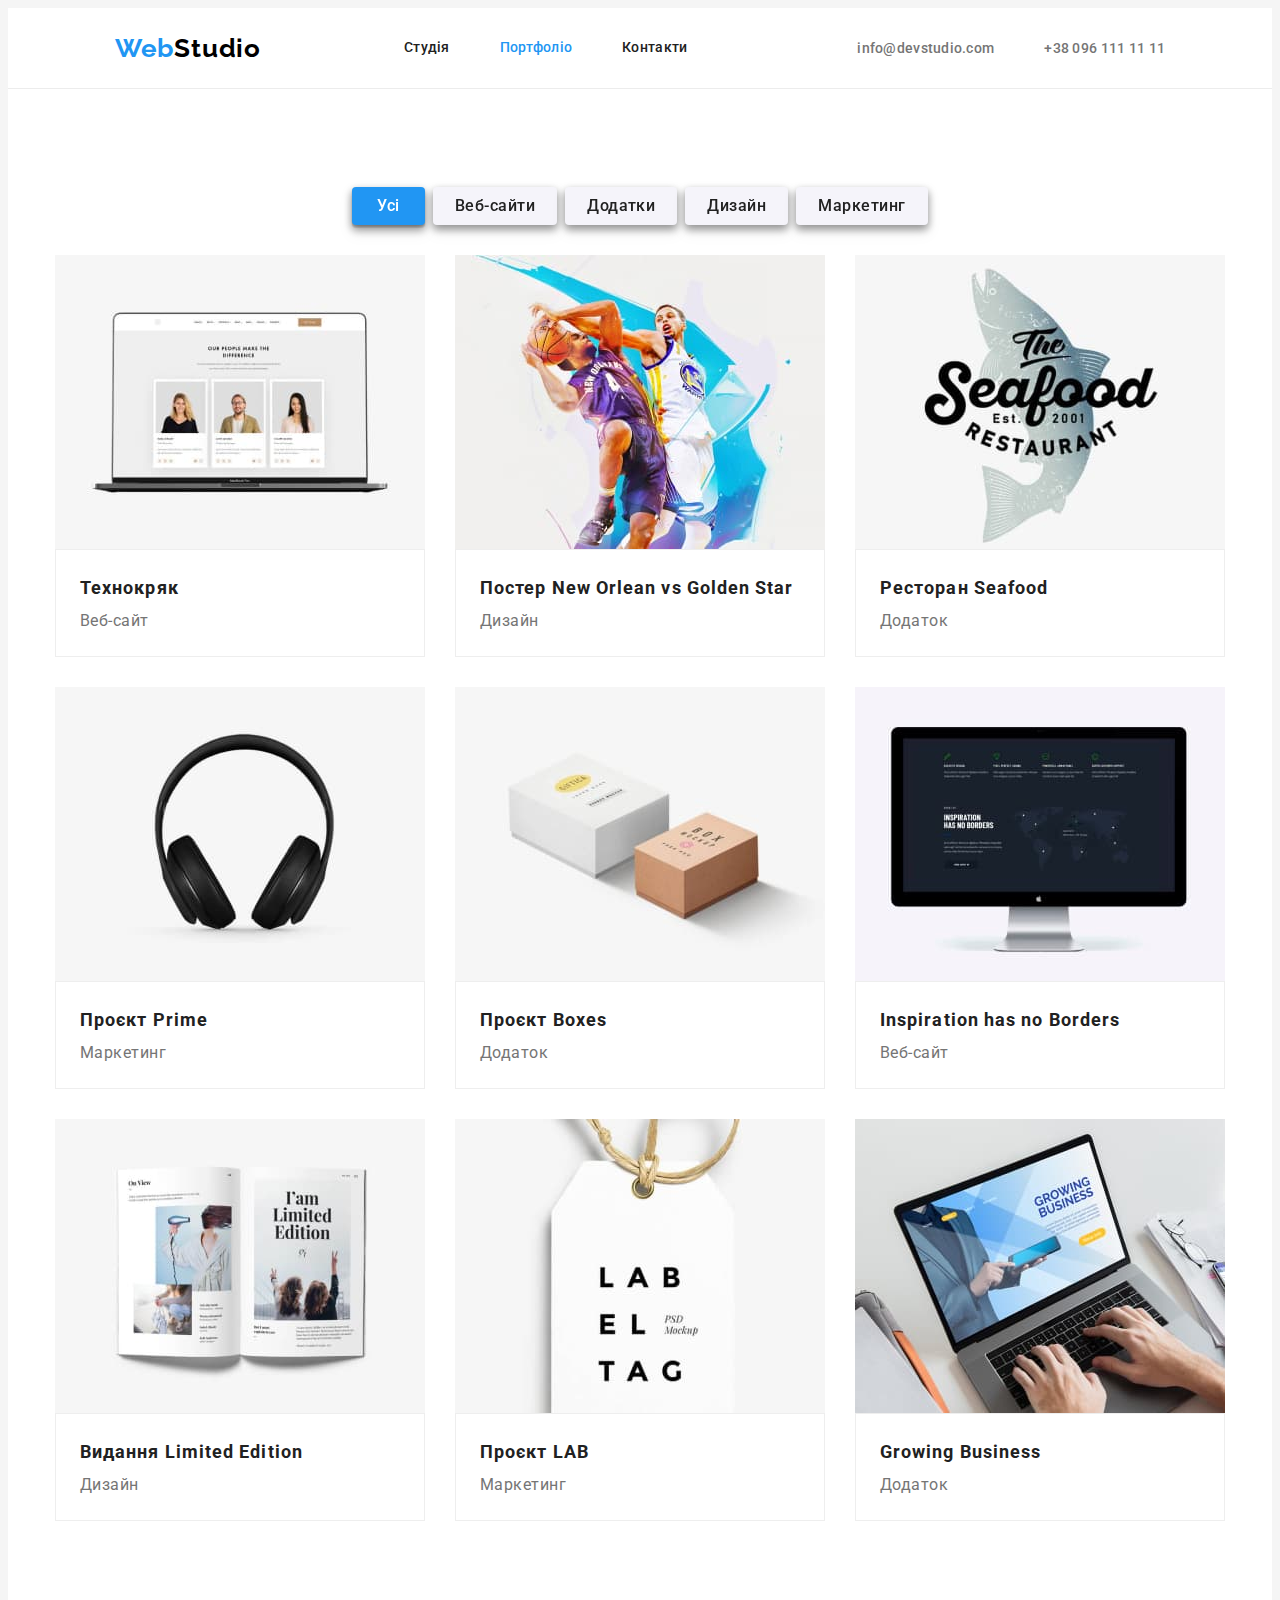
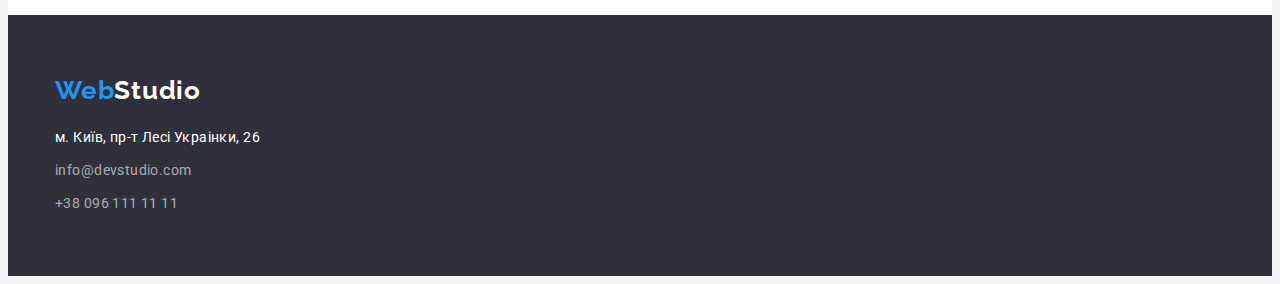
==== commit 64392809: "update" ====
--- a/portfolio.html
+++ b/portfolio.html
@@ -5,169 +5,214 @@
     <meta http-equiv="X-UA-Compatible" content="IE=edge" />
     <meta name="viewport" content="width=device-width, initial-scale=1.0" />
     <title>WebStudio</title>
+    <link
+      href="https://fonts.googleapis.com/css2?family=Raleway:wght@700&family=Roboto:wght@400;500;700;900&display=swap"
+      rel="stylesheet"
+    />
+    <link
+      rel="stylesheet"
+      href="https://cdnjs.cloudflare.com/ajax/libs/modern-normalize/1.1.0/modern-normalize.min.css"
+      integrity="sha512-wpPYUAdjBVSE4KJnH1VR1HeZfpl1ub8YT/NKx4PuQ5NmX2tKuGu6U/JRp5y+Y8XG2tV+wKQpNHVUX03MfMFn9Q=="
+      crossorigin="anonymous"
+      referrerpolicy="no-referrer"
+    />
     <link rel="stylesheet" href="./css/styles.css" />
     <link rel="preconnect" href="https://fonts.googleapis.com" />
     <link rel="preconnect" href="https://fonts.gstatic.com" crossorigin />
     <link rel="preconnect" href="https://fonts.googleapis.com" />
     <link rel="preconnect" href="https://fonts.gstatic.com" crossorigin />
-    <link
-      href="https://fonts.googleapis.com/css2?family=Raleway:wght@700&family=Roboto:wght@400;500;700;900&display=swap"
-      rel="stylesheet"
-    />
   </head>
   <body>
-    <header>
-      <nav>
-        <a href="./index.html" lang="en" class="title">Web<span class="logo">Studio</span></a>
-        <ul class="links">
-          <li>
-            <a href="./index.html" class="link">Студія</a>
-          </li>
-          <li>
-            <a href="portfolio.html" class="portfolio-link">Портфоліо</a>
-          </li>
-          <li>
-            <a href="#" class="link">Контакти</a>
-          </li>
-        </ul>
-      </nav>
-      <ul>
-        <li>
-          <a href="mailto:info@devstudio.com" lang="en" class="mail-link">info@devstudio.com</a>
-        </li>
-        <li>
-          <a href="tel:+380961111111" class="phone-link">+38 096 111 11 11</a>
-        </li>
-      </ul>
+    <header class="header">
+      <div class="container">
+        <div class="header-container">
+          <nav class="header-nav">
+            <a href="./index.html" lang="en" class="title">Web<span class="logo">Studio</span></a>
+            <ul class="links">
+              <li class="item">
+                <a href="./index.html" class="link">Студія</a>
+              </li>
+              <li class="item">
+                <a href="portfolio.html" class="studio-link">Портфоліо</a>
+              </li>
+              <li class="item">
+                <a href="#" class="link">Контакти</a>
+              </li>
+            </ul>
+          </nav>
+
+          <ul class="header-nav">
+            <li class="item">
+              <a href="mailto:info@devstudio.com" lang="en" class="mail-link">info@devstudio.com</a>
+            </li>
+            <li class="item">
+              <a href="tel:+380961111111" class="phone-link">+38 096 111 11 11</a>
+            </li>
+          </ul>
+        </div>
+      </div>
     </header>
     <main>
-      <section>
-        <h1 class="visually-hidden">Фільтри</h1>
-        <ul>
-          <li><button type="button" class="button primary">Усі</button></li>
-          <li><button type="button" class="button">Веб-сайти</button></li>
-          <li><button type="button" class="button">Додатки</button></li>
-          <li><button type="button" class="button">Дизайн</button></li>
-          <li><button type="button" class="button">Маркетинг</button></li>
-        </ul>
-        <ul>
-          <li>
-            <a href="" class="filter">
-              <img
-                src="images/img-4.jpg"
-                alt="на комп'ютері зображений сайт з трьома профілями людей"
-                width="370"
-                height="294"
-              />
-              <h3 class="project-title">Технокряк</h3>
-              <p class="project-direction">Веб-сайт</p>
-            </a>
-          </li>
-          <li>
-            <a href="" class="filter">
-              <img
-                src="images/img-5.jpg"
-                alt="два чоловіка грають у баскетбол"
-                width="370"
-                height="294"
-              />
-              <h3 class="project-title">Постер <span lang="en">New Orlean vs Golden Star</span></h3>
-              <p class="project-direction">Дизайн</p>
-            </a>
-          </li>
-          <li>
-            <a href="" class="filter">
-              <img
-                src="images/img-6.jpg"
-                alt="назва ресторану на фоні риби"
-                width="370"
-                height="294"
-              />
-              <h3 class="project-title">Ресторан <span lang="en">Seafood</span></h3>
-              <p class="project-direction">Додаток</p>
-            </a>
-          </li>
-          <li>
-            <a href="" class="filter">
-              <img src="images/img-7.jpg" alt="чорні навушники" width="370" height="294" />
-              <h3 class="project-title">Проєкт <span lang="en">Prime</span></h3>
-              <p class="project-direction">Маркетинг</p>
-            </a>
-          </li>
-          <li>
-            <a href="" class="filter">
-              <img
-                src="images/img-8.jpg"
-                alt="біла коробка лежить перпендикулярно коричневій"
-                width="370"
-                height="294"
-              />
-              <h3 class="project-title">Проєкт <span lang="en">Boxes</span></h3>
-              <p class="project-direction">Додаток</p>
-            </a>
-          </li>
-          <li>
-            <a href="" class="filter">
-              <img
-                src="images/img-9.jpg"
-                alt="на комп'ютері зображений сайт на чорному фоні "
-                width="370"
-                height="294"
-              />
-              <h3 class="project-title">Inspiration has no Borders</h3>
-              <p class="project-direction">Веб-сайт</p>
-            </a>
-          </li>
-          <li>
-            <a href="" class="filter">
-              <img src="images/img-10.jpg" alt="розгорнута книга" width="370" height="294" />
-              <h3 class="project-title">Видання <span lang="en">Limited Edition</span></h3>
-              <p class="project-direction">Дизайн</p>
-            </a>
-          </li>
-          <li>
-            <a href="" class="filter">
-              <img src="images/img-11.jpg" alt="бірка з назвою проєкта" width="370" height="294" />
-              <h3 class="project-title">Проєкт <span lang="en">LAB</span></h3>
-              <p class="project-direction">Маркетинг</p>
-            </a>
-          </li>
-          <li>
-            <a href="" class="filter">
-              <img
-                src="images/img-12.jpg"
-                alt="людина друкує на на ноутбуці"
-                width="370"
-                height="294"
-              />
-              <h3 class="project-title" lang="en">Growing Business</h3>
-              <p class="project-direction">Додаток</p>
-            </a>
-          </li>
-        </ul>
+      <section class="section-button-nav background">
+        <div class="container">
+          <h1 class="visually-hidden">Фільтри</h1>
+          <ul class="button-nav">
+            <li><button type="button" class="button primary">Усі</button></li>
+            <li><button type="button" class="button">Веб-сайти</button></li>
+            <li><button type="button" class="button">Додатки</button></li>
+            <li><button type="button" class="button">Дизайн</button></li>
+            <li><button type="button" class="button">Маркетинг</button></li>
+          </ul>
+          <ul class="projects">
+            <li>
+              <a href="" class="filter">
+                <img
+                  src="images/img-4.jpg"
+                  alt="на комп'ютері зображений сайт з трьома профілями людей"
+                  width="370"
+                  height="294"
+                />
+                <div class="project-text">
+                  <h3 class="project-title">Технокряк</h3>
+                  <p class="project-direction">Веб-сайт</p>
+                </div>
+              </a>
+            </li>
+            <li>
+              <a href=" " class="filter">
+                <img
+                  src="images/img-5.jpg"
+                  alt="два чоловіка грають у баскетбол"
+                  width="370"
+                  height="294"
+                />
+                <div class="project-text">
+                  <h3 class="project-title">
+                    Постер <span lang="en">New Orlean vs Golden Star</span>
+                  </h3>
+                  <p class="project-direction">Дизайн</p>
+                </div>
+              </a>
+            </li>
+            <li>
+              <a href="" class="filter">
+                <img
+                  src="images/img-6.jpg"
+                  alt="назва ресторану на фоні риби"
+                  width="370"
+                  height="294"
+                />
+                <div class="project-text">
+                  <h3 class="project-title">Ресторан <span lang="en">Seafood</span></h3>
+                  <p class="project-direction">Додаток</p>
+                </div>
+              </a>
+            </li>
+            <li>
+              <a href="" class="filter">
+                <img src="images/img-7.jpg" alt="чорні навушники" width="370" height="294" />
+                <div class="project-text">
+                  <h3 class="project-title">Проєкт <span lang="en">Prime</span></h3>
+                  <p class="project-direction">Маркетинг</p>
+                </div>
+              </a>
+            </li>
+            <li>
+              <a href="" class="filter">
+                <img
+                  src="images/img-8.jpg"
+                  alt="біла коробка лежить перпендикулярно коричневій"
+                  width="370"
+                  height="294"
+                />
+                <div class="project-text">
+                  <h3 class="project-title">Проєкт <span lang="en">Boxes</span></h3>
+                  <p class="project-direction">Додаток</p>
+                </div>
+              </a>
+            </li>
+            <li>
+              <a href="" class="filter">
+                <img
+                  src="images/img-9.jpg"
+                  alt="на комп'ютері зображений сайт на чорному фоні "
+                  width="370"
+                  height="294"
+                />
+                <div class="project-text">
+                  <h3 class="project-title">Inspiration has no Borders</h3>
+                  <p class="project-direction">Веб-сайт</p>
+                </div>
+              </a>
+            </li>
+            <li>
+              <a href="" class="filter">
+                <img src="images/img-10.jpg" alt="розгорнута книга" width="370" height="294" />
+                <div class="project-text">
+                  <h3 class="project-title">Видання <span lang="en">Limited Edition</span></h3>
+                  <p class="project-direction">Дизайн</p>
+                </div>
+              </a>
+            </li>
+            <li>
+              <a href="" class="filter">
+                <img
+                  src="images/img-11.jpg"
+                  alt="бірка з назвою проєкта"
+                  width="370"
+                  height="294"
+                />
+                <div class="project-text">
+                  <h3 class="project-title">Проєкт <span lang="en">LAB</span></h3>
+                  <p class="project-direction">Маркетинг</p>
+                </div>
+              </a>
+            </li>
+            <li>
+              <a href="" class="filter">
+                <img
+                  src="images/img-12.jpg"
+                  alt="людина друкує на на ноутбуці"
+                  width="370"
+                  height="294"
+                />
+                <div class="project-text">
+                  <h3 class="project-title" lang="en">Growing Business</h3>
+                  <p class="project-direction">Додаток</p>
+                </div>
+              </a>
+            </li>
+          </ul>
+        </div>
       </section>
     </main>
     <footer class="contacts">
-      <a href="./index.html" lang="en" class="title">Web<span class="logo-white">Studio</span></a>
-      <address class="address-footer">
-        <ul>
-          <li>
-            <a
-              href="https://goo.gl/maps/CPtrU1FHBa2aNyZL9"
-              target="_blank"
-              rel="noopener noreferrer nofollow"
-              class="map"
-              >м. Київ, пр-т Лесі Украінки, 26</a
-            >
-          </li>
-          <li>
-            <a href="mailto:info@devstudio.com" class="mail">info@devstudio.com</a>
-          </li>
-          <li>
-            <a href="tel:+380961111111" class="phone">+38 096 111 11 11</a>
-          </li>
-        </ul>
-      </address>
+      <div class="container">
+        <div class="logo-footer">
+          <a href="./index.html" lang="en" class="title"
+            >Web<span class="logo-white">Studio</span></a
+          >
+        </div>
+        <address class="address-footer">
+          <ul class="address-container">
+            <li>
+              <a
+                href="https://goo.gl/maps/CPtrU1FHBa2aNyZL9"
+                target="_blank"
+                rel="noopener noreferrer nofollow"
+                class="map"
+                >м. Київ, пр-т Лесі Украінки, 26</a
+              >
+            </li>
+            <li>
+              <a href="mailto:info@devstudio.com" class="mail">info@devstudio.com</a>
+            </li>
+            <li>
+              <a href="tel:+380961111111" class="phone">+38 096 111 11 11</a>
+            </li>
+          </ul>
+        </address>
+      </div>
     </footer>
   </body>
 </html>
--- a/css/styles.css
+++ b/css/styles.css
@@ -6,13 +6,79 @@
   --logo-text-color: #000000;
   --link-text-color: rgba(255, 255, 255, 0.6);
 }
+html {
+  box-sizing: border-box;
+}
+*,
+*::before,
+*::after {
+  box-sizing: inherit;
+}
 body {
-  background: #ffffff;
+  /*width: 1230px; */
+  max-width: 1600px;
+  align-items: center;
+  background-color: #f5f5f5;
   font-family: 'Roboto', sans-serif;
   color: var(--primary-text-color);
 }
-ul {
-  list-style: none;
+/* .links {
+  display: flex;
+  margin-left: 93px ;
+  
+}
+.links .item:not(:last-child) {
+  margin-right: 50px;
+}
+
+.header-nav {
+  display: flex;
+  align-items: center;
+  justify-content: center;
+  gap: 50px;
+}
+
+.header-container {
+  border-bottom: 1px solid #ececec;
+  box-shadow: 0px 4px 4px rgba(0, 0, 0, 0.25);
+  display: flex;
+  justify-content: space-between;
+  align-items: center;
+  background-color: #ffffff;
+  
+} */
+.header-container {
+  display: flex;
+  align-items: center;
+  gap: 50px;
+  padding: 0;
+  margin: 0;
+}
+.header-nav {
+  display: flex;
+  align-items: center;
+  justify-content: center;
+  flex-grow: 1;
+  gap: 50px;
+}
+.links {
+  display: flex;
+
+  justify-content: space-between;
+  margin-left: 93px;
+  gap: 50px;
+}
+.header {
+  width: 100%;
+  border-bottom: 1px solid #ececec;
+  background-color: #ffffff;
+}
+
+.container {
+  margin: 0 auto;
+  width: 1200px;
+  padding-left: 15px;
+  padding-right: 15px;
 }
 
 .title {
@@ -27,6 +93,7 @@
 .logo {
   color: var(--logo-text-color);
 }
+
 .links a {
   font-weight: 500;
   font-size: 14px;
@@ -37,7 +104,16 @@
 }
 .links .studio-link {
   color: var(--accent-color);
-}
+  display: block;
+  padding-top: 32px;
+  padding-bottom: 32px;
+}
+.link {
+  display: block;
+  padding-top: 32px;
+  padding-bottom: 32px;
+}
+
 .links .portfolio-link {
   color: var(--accent-color);
 }
@@ -79,6 +155,9 @@
 }
 
 .main-title {
+  height: 120px;
+  margin-top: 0;
+  margin-bottom: 30px;
   font-weight: 900;
   font-size: 44px;
   line-height: 1.36;
@@ -91,15 +170,12 @@
 }
 
 .main-button {
+  border: 1px solid transparent;
   background: #2196f3;
-  box-shadow: 0px 4px 4px rgba(0, 0, 0, 0.15);
-  border-radius: 4px;
   font-family: inherit;
   font-weight: 700;
   font-size: 16px;
   line-height: 1.88;
-  display: flex;
-  align-items: center;
   text-align: center;
   letter-spacing: 0.06em;
   color: var(--focus-text-color);
@@ -110,12 +186,78 @@
   background: #2196f3;
 }
 .main-button:active {
-  background-color: #0d88ec;
-}
+  background-color: #188ce8;
+}
+.hero-button {
+  border-radius: 4px;
+  min-width: 216px;
+
+  display: flex;
+  align-items: center;
+  text-align: center;
+  letter-spacing: 0.06em;
+  background: #2196f3;
+
+  color: #ffffff;
+
+  padding: 10px 32px;
+}
+
+.section {
+  width: 100%;
+  padding: 94px 0;
+ }
+.work{padding-top: 0px;}
+.hero-container {
+  margin: 0;
+  padding-top: 200px;
+  padding-bottom: 200px;
+  display: flex;
+  flex-direction: column;
+  align-items: center;
+}
+.hero-content {
+  margin-bottom: 30px;
+  max-width: 696px;
+}
+
 .main-section {
+  margin: 0;
+  padding: 0;
   background-color: #2f303a;
 }
 
+/* .benefits-container {
+display: flex;}
+
+.visually-hidden-container{display: flex;
+
+}
+
+.benefits-content-container{display: flex;
+
+}
+
+.benefits-text-container {
+  width: 270px;
+  display: flex;
+  
+} */
+.benefits-container {
+  display: flex;
+}
+
+.benefits-content-container {
+  display: flex;
+  /* gap: 30px; */
+}
+.benefits-content-container .benefits-text-container:not(:last-child) {
+  margin-right: 30px;
+}
+
+.benefits-text-container {
+  width: 270px;
+}
 .visually-hidden {
   position: absolute;
   white-space: nowrap;
@@ -130,6 +272,8 @@
 }
 
 .benefits {
+  margin-top: 0;
+  margin-bottom: 10px;
   font-weight: 700;
   font-size: 14px;
   line-height: 1.14;
@@ -148,6 +292,7 @@
 }
 
 .heading {
+  margin-bottom: 50px;
   font-weight: 700;
   font-size: 36px;
   line-height: 1.17;
@@ -156,15 +301,25 @@
 
   color: var(--title-text-color);
 }
-
+img {
+  display: block;
+  max-width: 100%;
+  height: auto;
+}
+.heading-imgs {
+  display: flex;
+  gap: 30px;
+}
 .employees {
   background-color: #f5f4fa;
+  text-align: center;
 }
 .employees li {
   background-color: #ffffff;
 }
 
 .team {
+  margin-bottom: 50px;
   font-weight: 700;
   font-size: 36px;
   line-height: 1.17;
@@ -191,6 +346,17 @@
 .contacts {
   background: #2f303a;
 }
+.team-cards {
+  display: flex;
+  gap: 30px;
+}
+
+.name-card-text {
+  margin-top: 30px;
+  display: flex;
+  flex-direction: column;
+  gap: 10px;
+}
 
 .logo-white {
   color: var(--focus-text-color);
@@ -238,6 +404,9 @@
   font-style: normal;
 }
 .button {
+  padding: 6px 22px;
+  filter: drop-shadow(0px 4px 4px rgba(0, 0, 0, 0.25)) drop-shadow(0px 4px 4px rgba(0, 0, 0, 0.25));
+  border: hidden;
   background: #f5f4fa;
   border-radius: 4px;
   font-family: 'Roboto', sans-serif;
@@ -252,16 +421,16 @@
 }
 .button:hover,
 .button:focus {
-  text-decoration: none;
   color: var(--focus-text-color);
   background-color: #2196f3;
 }
 .button:active {
   text-decoration: none;
   color: var(--focus-text-color);
-  background-color: #0d88ec;
+  background-color: #51718b;
 }
 .button.primary {
+  padding: 6px 25px;
   color: var(--focus-text-color);
   background: #2196f3;
   box-shadow: 0px 3px 1px rgba(0, 0, 0, 0.1), 0px 1px 2px rgba(0, 0, 0, 0.08),
@@ -277,17 +446,19 @@
 .button.primary:active {
   text-decoration: none;
   color: var(--focus-text-color);
-  background-color: #0d88ec;
+  background-color: #188ce8;
+}
+.project-text {
+  border: 1px solid#EEE;
+  padding: 20px 24px;
 }
 .project-title {
-  font-weight: 700;
   font-size: 18px;
   line-height: 2;
   letter-spacing: 0.06em;
   color: var(--title-text-color);
 }
 .project-direction {
-  font-weight: 400;
   font-size: 16px;
   line-height: 1.88;
   letter-spacing: 0.03em;
@@ -296,3 +467,46 @@
 .filter {
   text-decoration: none;
 }
+
+h1,
+h2,
+h3,
+h4,
+h5,
+h6,
+p,
+ul {
+  list-style: none;
+  margin: 0;
+  padding: 0;
+}
+.logo-footer {
+  padding-top: 60px;
+}
+.address-container {
+  margin-top: 20px;
+  padding-bottom: 60px;
+  display: flex;
+  flex-direction: column;
+  gap: 9px;
+}
+
+.background {
+  background-color: #ffffff;
+}
+.section-button-nav {
+  padding-top: 98px;
+  padding-bottom: 94px;
+}
+.button-nav {
+  justify-content: center;
+  display: flex;
+  align-items: center;
+  gap: 8px;
+}
+.projects {
+  margin-top: 30px;
+  display: flex;
+  gap: 30px;
+  flex-wrap: wrap;
+}
